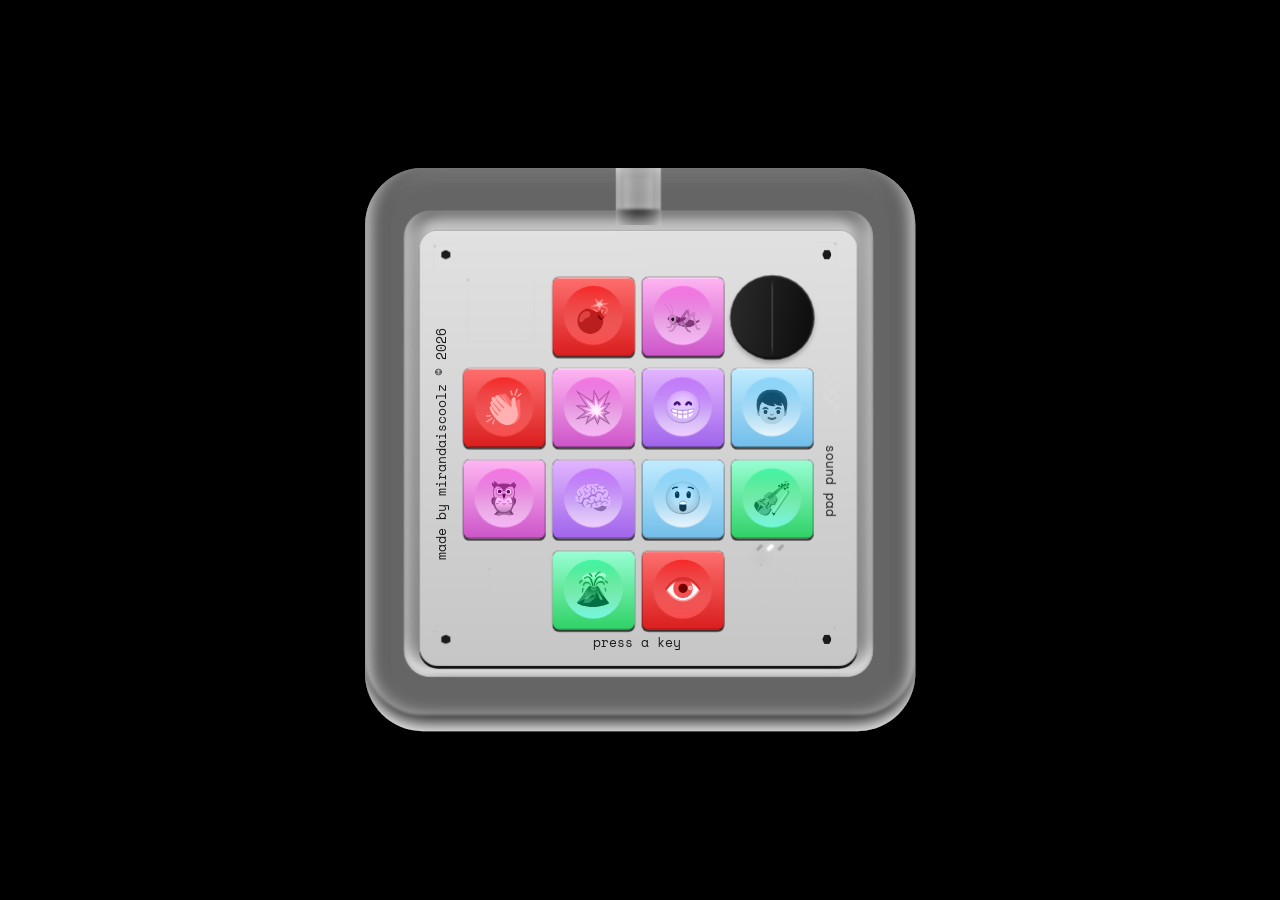
==== soundpad/index.html @ 1a45f061 "Relocate soundpad to /soundpad/, redirect from root Moves the entire site bundle (index.html, css/, " ====
<!DOCTYPE html>
<html lang="en">
<head>
  <meta charset="UTF-8">
  <meta name="viewport" content="width=device-width, initial-scale=1.0">
  <title>Sound Pad</title>
  <link rel="preconnect" href="https://fonts.googleapis.com">
  <link rel="preconnect" href="https://fonts.gstatic.com" crossorigin>
  <link href="https://fonts.googleapis.com/css2?family=Space+Mono:wght@400;700&display=swap" rel="stylesheet">
  <style>
    * { margin: 0; padding: 0; box-sizing: border-box; }

    body {
      background: #000;
      display: flex;
      align-items: center;
      justify-content: center;
      min-height: 100vh;       /* fallback */
      min-height: 100dvh;      /* dynamic viewport — correct on mobile */
      overflow: hidden;
    }

    /* Scene: holds the scaled device. Its width/height + the
       device-scale transform are set dynamically in JS so the device
       always fits the viewport (minus body padding) and stays centered. */
    .scene {
      position: relative;
      flex-shrink: 0;
      /* Sensible defaults if JS hasn't run yet — JS will override. */
      width: 550.34px;
      height: 563.24px;
    }

    .device-scale {
      transform: scale(0.14);  /* overridden by JS */
      transform-origin: top left;
      position: absolute;
      top: 0;
      left: 0;
      width: 3931px;
      height: 4023.12px;
    }

    /* ── SHELL (frosted outer body) ── */
    .shell {
      position: absolute;
      inset: 0;
      border-radius: 411.995px;
      background: rgba(202,202,202,0.5);
      backdrop-filter: blur(115.868px);
      box-shadow:
        inset 0px -66.21px 154.491px 0px white,
        inset 0px -115.359px 22.07px 0px black,
        inset -132.421px 0px 66.21px 0px rgba(24,24,24,0.25),
        inset 132.421px 0px 66.21px 0px rgba(24,24,24,0.25),
        inset 0px 46.347px 92.694px 0px rgba(24,24,24,0.5),
        inset 0px 0px 154.491px 0px white,
        inset 0px 44.14px 88.28px 0px rgba(55,48,48,0.4);
    }

    /* ── CUTOUT (inner lighter recess) ── */
    .cutout {
      position: absolute;
      width: 3352.576px;
      height: 3329.019px;
      left: 276.78px;
      top: 304.93px;
      border-radius: 189.518px;
      background: linear-gradient(to bottom,
        rgba(255,255,255,0.5) 0%,
        rgba(230,230,230,0.44) 19.792%,
        rgba(255,255,255,0.01) 100%);
      backdrop-filter: blur(115.868px);
      box-shadow:
        inset 0px -66.21px 154.491px 0px white,
        inset 0px -22.07px 22.07px 0px black,
        inset -132.421px 0px 66.21px 0px rgba(24,24,24,0.25),
        inset 132.421px 0px 66.21px 0px rgba(24,24,24,0.25),
        inset 0px 46.347px 92.694px 0px rgba(24,24,24,0.5),
        inset 0px 0px 154.491px 0px white,
        inset 0px 44.14px 88.28px 0px rgba(55,48,48,0.4);
    }

    /* ── USB connector nub ── */
    .usb-connector {
      position: absolute;
      width: 323.315px;
      height: 409.455px;
      left: 1791.41px;
      top: 0.47px;
      background: rgba(202,202,202,0.5);
      box-shadow:
        inset 0px -12.36px 154.491px 0px white,
        inset 0px -115.359px 22.07px 0px rgba(0,0,0,0.83),
        inset -59.053px 0px 23.346px 0px rgba(24,24,24,0.25),
        inset 59.053px 0px 26.505px 0px rgba(24,24,24,0.25),
        inset 0px 46.347px 92.694px 0px rgba(24,24,24,0.5),
        inset 0px 0px 154.491px 0px white,
        inset 0px 44.14px 88.28px 0px rgba(55,48,48,0.4);
    }

    /* ── SILVER PLATE ── */
    .plate {
      position: absolute;
      width: 3137.218px;
      height: 3137.22px;
      left: 383.735px;
      top: 442.95px;
      border-radius: 137.332px;
      border: 4.716px solid rgba(0,0,0,0.25);
      background: linear-gradient(to bottom, #e1e1e1, #c6c6c6);
      box-shadow:
        inset 0px 8.24px 6.455px 0px rgba(255,255,255,0.19),
        inset 0px -19.226px 5.493px 0px rgba(0,0,0,0.93);
      overflow: hidden;
    }

    .plate-texture {
      position: absolute;
      inset: 0;
      background-image: url('https://www.figma.com/api/mcp/asset/39bbd13a-a094-4711-b7f8-eeae2d5db777');
      background-size: 2811.179px 2811.179px;
      background-position: top left;
      mix-blend-mode: overlay;
      pointer-events: none;
    }

    /* ── SCREWS ── */
    .screws {
      position: absolute;
      top: 3.69%; right: 5.17%; bottom: 4.87%; left: 4.23%;
    }
    .screw {
      position: absolute;
      width: 113.029px;
      height: 113.358px;
    }
    /* Screw image extends well beyond its 113×113 container per the
       Figma negative insets — this is what makes the visible screw
       larger than the inner hex, so the hex sits centered in the
       circle rather than filling it. */
    .screw-bg {
      display: block;
      position: absolute;
      top: -14.05%;
      left: -28.67%;
      width: 157.34%;   /* 100 + 28.67 + 28.67 */
      height: 157.18%;  /* 100 + 14.05 + 43.13 */
    }
    /* Polygon 3 (hexagon, pointCount=6) — 67×67 centered in screw,
       color rgb(27,27,27) with Figma's two inner shadows:
       - dark rgba(0,0,0,0.53) at y=+11.79, blur 3.57
       - white rgba(255,255,255,0.47) at y=-2.36, blur 1.79 */
    .screw-poly {
      position: absolute;
      width: 59.4%;   /* 67.18 / 113.03 */
      height: 59.1%;  /* 66.98 / 113.36 */
      left: 50%;
      top: 50%;
      transform: translate(-50%, -50%);
      background: #1b1b1b;
      clip-path: polygon(50% 0%, 100% 25%, 100% 75%, 50% 100%, 0% 75%, 0% 25%);
      box-shadow:
        inset 0 11.79px 3.57px rgba(0, 0, 0, 0.53),
        inset 0 -2.36px 1.79px rgba(255, 255, 255, 0.47);
    }
    .screw-tl { top: 0; left: 0; }
    .screw-bl { bottom: 0; left: 0; }
    .screw-tr { top: 0; right: 0; transform: rotate(90deg); transform-origin: center; }
    .screw-br { bottom: 0; right: 0; transform: rotate(90deg); transform-origin: center; }

    /* ── BUTTON ROWS ── */
    .button-rows {
      position: absolute;
      left: 696.662px;
      top: 778.718px;
      width: 2510.423px;
      display: flex;
      flex-direction: column;
      align-items: center;
      gap: 73.092px;
    }

    .key-row {
      display: flex;
      gap: 49.429px;
      align-items: center;
    }

    /* ── KEYCAP ── */
    .keycap {
      width: 588.493px;
      height: 578.557px;
      position: relative;
      cursor: pointer;
      border: none;
      background: transparent;
      padding: 0;
      flex-shrink: 0;
    }

    /* Depth: dark bottom shadow edge */
    .key-depth {
      position: absolute;
      top: 2.56%; left: 0; right: 0; bottom: 0;
      border-radius: 46.234px;
      background: #161213;
      box-shadow:
        inset 0px 1.874px 0.852px 0px black,
        inset 0px 10.22px 1.277px -2.983px rgba(255,255,255,0.85);
      pointer-events: none;
    }

    /* Texture: colored key face */
    .key-texture {
      position: absolute;
      top: 0; left: 0; right: 0; bottom: 2.56%;
      border-radius: 46.234px;
      box-shadow:
        0px 8.091px 0.852px -2.983px rgba(255,255,255,0.55),
        inset 0px -1.703px 1.703px 1.119px rgba(0,0,0,0.75),
        inset 0px 1.874px 0.852px 0px black,
        inset 0px 10.22px 1.277px -2.983px rgba(255,255,255,0.85);
      pointer-events: none;
    }

    .keycap.red    .key-texture { background: linear-gradient(to bottom, #ff6f6f, #da1e1e); }
    .keycap.pink   .key-texture { background: linear-gradient(to bottom, #ffb6f3, #cd55c9); }
    .keycap.purple .key-texture { background: linear-gradient(to bottom, #e3b6ff, #a064ec); }
    .keycap.blue   .key-texture { background: linear-gradient(to bottom, #c1ecff, #72beea); }
    .keycap.green  .key-texture { background: linear-gradient(to bottom, #98ffd4, #2fd266); }

    /* Base oval: sheen highlight — shrinks on hover */
    .key-base {
      position: absolute;
      top: 11.05%; right: 14.67%; bottom: 16.19%; left: 13.8%;
      border-radius: 1181.447px;
      background: linear-gradient(to bottom, rgba(0,0,0,0.62), rgba(255,255,255,0.85));
      filter: blur(1.478px);
      mix-blend-mode: overlay;
      pointer-events: none;
      transform-origin: center;
      transition: transform 0.15s ease;
    }

    /* Emoji — shrinks on hover */
    .key-emoji {
      position: absolute;
      top: 28.03%; right: 31.09%; bottom: 32.49%; left: 30.1%;
      display: flex;
      align-items: center;
      justify-content: center;
      font-size: 228.41px;
      line-height: 1;
      mix-blend-mode: luminosity;
      pointer-events: none;
      transform-origin: center;
      transition: transform 0.15s ease;
      user-select: none;
    }

    /* ── HOVER: base oval + emoji shrink ── */
    .keycap:hover .key-base,
    .keycap:hover .key-emoji {
      transform: scale(0.82);
    }
    /* After a press-to-pause, suppress the hover-shrink until the
       cursor leaves the key — JS adds .suppress-hover then removes
       it on mouseleave so the next hover behaves normally. */
    .keycap.suppress-hover:hover .key-base,
    .keycap.suppress-hover:hover .key-emoji {
      transform: none;
    }

    /* Active: texture presses down */
    .keycap:active .key-texture {
      transform: translateY(10px);
    }
    .keycap:active .key-base,
    .keycap:active .key-emoji {
      transform: scale(0.78) translateY(10px);
    }

    /* ── DIAL ──
       Centered at boy X (2908.758) and cricket Y (1067.997) in LARGE RECT.
       Native dial size from Figma: 601.766 × 603.515. */
    .dial-container {
      position: absolute;
      left: 2607.875px;   /* 2908.758 − 601.766/2 */
      top:  766.240px;    /* 1067.997 − 603.515/2 */
      width: 601.766px;
      height: 603.515px;
      filter: drop-shadow(0px 23.132px 14.11px rgba(0,0,0,0.25));
    }
    .dial-knob {
      width: 601.766px;
      height: 603.515px;
      border-radius: 50%;
      background: #2b2b2b;
      box-shadow: inset 0px -17.753px 2.367px rgba(0,0,0,0.5);
      position: relative;
      overflow: hidden;
    }
    /* Ellipse 850 — 579.7 × 579.7 circle with:
       - transparent→rgba(0,0,0,0.73) gradient (the shading)
       - 7.71px white-25% stroke (creates the visible vertical line in
         the middle of the dial, since the ellipse is rotated 90° and
         clipped, only its vertical edges show through). */
    .dial-ellipse {
      position: absolute;
      width: 579.727px;
      height: 579.727px;
      left: 50%;
      top: 50%;
      transform: translate(-50%, -50%);
      border-radius: 50%;
      background: linear-gradient(
        100deg,
        rgba(0,0,0,0) 0%,
        rgba(0,0,0,0.73) 100%
      );
      pointer-events: none;
    }
    /* The visible vertical bisecting line — recreates the stroke edge
       of the rotated ellipse where it cuts through the dial center. */
    .dial-ellipse::after {
      content: '';
      position: absolute;
      left: 50%;
      top: 2%;
      bottom: 2%;
      width: 7.71px;
      transform: translateX(-50%);
      background: linear-gradient(
        to bottom,
        rgba(255,255,255,0) 0%,
        rgba(255,255,255,0.25) 12%,
        rgba(255,255,255,0.25) 88%,
        rgba(255,255,255,0) 100%
      );
    }

    /* ── ROTARY ENCODER ── */
    .rotary-encoder {
      position: absolute;
      left: 727.17px;
      top: 786.76px;
      width: 484.147px;
      height: 456.457px;
    }
    .rotary-encoder img { display: block; width: 100%; height: 100%; }

    /* ── FIGMA LOGO ──
       Native size 235.586 × 349.395 (proper 2:3 ratio, not squished).
       Centered at owl X (994.992) and mountain Y (3022.944). */
    .figma-logo {
      position: absolute;
      left: 877.199px;    /* 994.992 − 235.586/2 */
      top:  2848.246px;   /* 3022.944 − 349.395/2 */
      width: 235.586px;
      height: 349.395px;
    }
    .figma-logo img {
      display: block;
      width: 100%;
      height: 100%;
    }

    /* ── SMILEY STICKER ── */
    .smiley {
      position: absolute;
      left: 2701.84px;
      top: 2815.2px;
      width: 381.968px;
      height: 381.968px;
      display: flex;
      align-items: center;
      justify-content: center;
    }
    .smiley-inner {
      width: 287.553px;
      height: 287.553px;
      transform: rotate(24.93deg);
    }
    .smiley-inner img { display: block; width: 100%; height: 100%; }

    /* ── TEXT LABELS — Space Mono (per updated Figma design) ── */
    .text-label {
      position: absolute;
      font-family: 'Space Mono', monospace;
      font-size: 92.694px;
      color: #1c1c1c;
      white-space: nowrap;
      font-weight: 400;
    }
    .text-soundkeypad {
      left: 3332.39px; top: 2232.98px;
      transform: translate(-50%,-50%) rotate(90deg);
    }
    .text-credits {
      left: 544.26px; top: 1970.45px;
      transform: translate(-50%,-50%) rotate(-90deg);
    }
    .text-tagline {
      left: 1940.89px; top: 3383.83px;
      transform: translate(-50%,-50%);
    }

    /* ── PATTERN DOTS ── */
    .dot {
      position: absolute;
      width: 38.283px;
      height: 38.245px;
      background: #d9d9d9;
      border-radius: 6.374px;
    }

    /* ── LEDs ── */
    .leds { position: absolute; left: 2792.73px; top: 2684px; }
    .led-wrap {
      position: absolute;
      width: 51.974px; height: 51.974px;
      display: flex; align-items: center; justify-content: center;
    }
    .led {
      width: 22.619px; height: 50.883px;
      border-radius: 4.635px;
      transform: rotate(45deg);
    }

    /* ── MOBILE: drop the effects that crash iOS Safari ──
       The device is laid out at 3931×4023px and scaled down via CSS
       transform. iOS Safari rasterizes backdrop-filter and the big
       inset shadows at the *pre-scale* size, which blows the per-tab
       memory cap and triggers the "A problem repeatedly occurred"
       reload loop. At phone scale the heavy effects are barely visible
       anyway — strip them. */
    @media (max-width: 900px), (hover: none) and (pointer: coarse) {
      .shell,
      .cutout {
        backdrop-filter: none;
        -webkit-backdrop-filter: none;
      }
      .shell {
        box-shadow:
          inset 0px -80px 60px 0px rgba(255,255,255,0.55),
          inset 0px -110px 20px 0px rgba(0,0,0,0.7),
          inset 0px 40px 80px 0px rgba(24,24,24,0.45);
      }
      .cutout {
        box-shadow:
          inset 0px -60px 60px 0px rgba(255,255,255,0.5),
          inset 0px -22px 20px 0px rgba(0,0,0,0.55),
          inset 0px 40px 80px 0px rgba(24,24,24,0.4);
      }
      .usb-connector {
        box-shadow:
          inset 0px -110px 20px 0px rgba(0,0,0,0.83),
          inset 0px 40px 80px 0px rgba(24,24,24,0.45);
      }
      /* The plate texture is a multi-megabyte image pulled from a remote
         host and composited with mix-blend-mode — two big mobile costs
         for an effect that's invisible at phone scale. The updated
         Figma design removes it entirely. */
      .plate-texture { display: none; }
      /* Keycap blends (mix-blend-overlay on .key-base, mix-blend-luminosity
         on .key-emoji) and the .key-base blur stay enabled on mobile —
         they're cheap on small elements and the design relies on them
         for correct color. */
    }
  </style>
</head>
<body>
  <div class="scene">
    <div class="device-scale">

      <div class="shell"></div>
      <div class="cutout"></div>
      <div class="usb-connector"></div>

      <div class="plate">
        <div class="plate-texture"></div>
        <div class="screws">
          <div class="screw screw-tl">
            <img class="screw-bg" src="https://www.figma.com/api/mcp/asset/1e98ac40-e62d-432b-8da9-7d8207c8def6" alt="">
            <div class="screw-poly"></div>
          </div>
          <div class="screw screw-bl">
            <img class="screw-bg" src="https://www.figma.com/api/mcp/asset/1e98ac40-e62d-432b-8da9-7d8207c8def6" alt="">
            <div class="screw-poly"></div>
          </div>
          <div class="screw screw-tr">
            <img class="screw-bg" src="https://www.figma.com/api/mcp/asset/6a3f149f-479c-41f1-a18f-a3bcdfd96b66" alt="">
            <div class="screw-poly"></div>
          </div>
          <div class="screw screw-br">
            <img class="screw-bg" src="https://www.figma.com/api/mcp/asset/6a3f149f-479c-41f1-a18f-a3bcdfd96b66" alt="">
            <div class="screw-poly"></div>
          </div>
        </div>
      </div>

      <div class="button-rows">

        <!-- Row 1: 💣 🦗 -->
        <div class="key-row">
          <button class="keycap red" data-sound="1">
            <div class="key-depth"></div><div class="key-texture"></div>
            <div class="key-base"></div><div class="key-emoji">💣</div>
          </button>
          <button class="keycap pink" data-sound="2">
            <div class="key-depth"></div><div class="key-texture"></div>
            <div class="key-base"></div><div class="key-emoji">🦗</div>
          </button>
        </div>

        <!-- Row 2: 👏 💥 😁 👦 -->
        <div class="key-row">
          <button class="keycap red" data-sound="3">
            <div class="key-depth"></div><div class="key-texture"></div>
            <div class="key-base"></div><div class="key-emoji">👏</div>
          </button>
          <button class="keycap pink" data-sound="4">
            <div class="key-depth"></div><div class="key-texture"></div>
            <div class="key-base"></div><div class="key-emoji">💥</div>
          </button>
          <button class="keycap purple" data-sound="5">
            <div class="key-depth"></div><div class="key-texture"></div>
            <div class="key-base"></div><div class="key-emoji">😁</div>
          </button>
          <button class="keycap blue" data-sound="6">
            <div class="key-depth"></div><div class="key-texture"></div>
            <div class="key-base"></div><div class="key-emoji">👦</div>
          </button>
        </div>

        <!-- Row 3: 🦉 🧠 😲 🎻 -->
        <div class="key-row">
          <button class="keycap pink" data-sound="7">
            <div class="key-depth"></div><div class="key-texture"></div>
            <div class="key-base"></div><div class="key-emoji">🦉</div>
          </button>
          <button class="keycap purple" data-sound="8">
            <div class="key-depth"></div><div class="key-texture"></div>
            <div class="key-base"></div><div class="key-emoji">🧠</div>
          </button>
          <button class="keycap blue" data-sound="9">
            <div class="key-depth"></div><div class="key-texture"></div>
            <div class="key-base"></div><div class="key-emoji">😲</div>
          </button>
          <button class="keycap green" data-sound="10">
            <div class="key-depth"></div><div class="key-texture"></div>
            <div class="key-base"></div><div class="key-emoji">🎻</div>
          </button>
        </div>

        <!-- Row 4: 🌋 👁️ -->
        <div class="key-row">
          <button class="keycap green" data-sound="11">
            <div class="key-depth"></div><div class="key-texture"></div>
            <div class="key-base"></div><div class="key-emoji">🌋</div>
          </button>
          <button class="keycap red" data-sound="12">
            <div class="key-depth"></div><div class="key-texture"></div>
            <div class="key-base"></div><div class="key-emoji">👁️</div>
          </button>
        </div>

      </div><!-- /button-rows -->

      <div class="dial-container">
        <div class="dial-knob">
          <div class="dial-ellipse"></div>
        </div>
      </div>

      <div class="rotary-encoder">
        <img src="https://www.figma.com/api/mcp/asset/f891739c-2e7e-4eaf-a3f6-9833081ca84e" alt="">
      </div>

      <div class="figma-logo">
        <img src="https://www.figma.com/api/mcp/asset/21648ada-ffc0-409a-9e50-b2408310d109" alt="">
      </div>

      <div class="smiley">
        <div class="smiley-inner">
          <img src="https://www.figma.com/api/mcp/asset/cb802712-e0cf-4a68-85ce-4ec81ee6cc7b" alt="">
        </div>
      </div>

      <div class="text-label text-soundkeypad">sound pad</div>
      <div class="text-label text-credits">made by mirandaiscoolz © 2026</div>
      <div class="text-label text-tagline">press a key</div>

      <!-- Diagonal pattern dots (positions relative to LARGE RECT) -->
      <div class="dot" style="left:3273.34px;top:1311.74px"></div>
      <div class="dot" style="left:3311.61px;top:1349.99px"></div>
      <div class="dot" style="left:3349.90px;top:1388.22px"></div>
      <div class="dot" style="left:3273.34px;top:1464.70px"></div>
      <div class="dot" style="left:3311.61px;top:1502.95px"></div>
      <div class="dot" style="left:3349.90px;top:1541.19px"></div>
      <div class="dot" style="left:3273.34px;top:1388.22px"></div>
      <div class="dot" style="left:3311.61px;top:1426.47px"></div>
      <div class="dot" style="left:3349.90px;top:1464.70px"></div>
      <div class="dot" style="left:3273.34px;top:1541.18px"></div>
      <div class="dot" style="left:3311.61px;top:1579.43px"></div>
      <div class="dot" style="left:3349.90px;top:1617.67px"></div>
      <div class="dot" style="left:3273.34px;top:1617.67px"></div>
      <div class="dot" style="left:3311.61px;top:1655.91px"></div>
      <div class="dot" style="left:3349.90px;top:1694.15px"></div>

      <div class="leds">
        <div class="led-wrap" style="left:0;top:0">
          <div class="led" style="background:rgba(153,153,153,0.75)"></div>
        </div>
        <div class="led-wrap" style="left:75.15px;top:0">
          <div class="led" style="background:white;filter:blur(11.587px)"></div>
        </div>
        <div class="led-wrap" style="left:75.15px;top:0">
          <div class="led" style="background:white;box-shadow:0px 92.694px 92.694px 0px rgba(0,0,0,0.25)"></div>
        </div>
        <div class="led-wrap" style="left:150.3px;top:0">
          <div class="led" style="background:rgba(153,153,153,0.75)"></div>
        </div>
      </div>

    </div><!-- /device-scale -->
  </div><!-- /scene -->

  <script>
    /* ── Responsive fit ──
       Sizes the keypad so its larger dimension is at most 80% of the
       viewport's shorter side. That guarantees visible padding on all
       four sides of the keypad on every screen — including tall mobile
       portrait — while flexbox keeps it perfectly centered. Capped at
       0.14× so it doesn't grow past the desktop target size. */
    (function() {
      const DEVICE_W = 3931;
      const DEVICE_H = 4023.12;
      const MAX_SCALE = 0.14;
      const FIT_RATIO = 0.89;   /* % of vmin the keypad's long side fills —
                                   tuned so phones get ~6.5% padding/side
                                   (40% less than the previous 0.80 value).
                                   Tablets/desktops hit MAX_SCALE first so
                                   they're unaffected. */
      const scene = document.querySelector('.scene');
      const deviceScale = document.querySelector('.device-scale');

      function fit() {
        const vmin = Math.min(window.innerWidth, window.innerHeight);
        const scale = Math.min(MAX_SCALE, (vmin * FIT_RATIO) / DEVICE_H);

        scene.style.width  = (DEVICE_W * scale) + 'px';
        scene.style.height = (DEVICE_H * scale) + 'px';
        deviceScale.style.transform = 'scale(' + scale + ')';
      }

      window.addEventListener('resize', fit);
      window.addEventListener('orientationchange', fit);
      fit();
    })();

    /* ── Audio playback ──
       Uses lazy-created HTMLAudioElement instances (one per sound)
       rather than Web Audio API. Reasons:
         • Web Audio respects iPhone's silent-mode switch in a way
           that effectively muted ALL output for some users — even
           with a clean AudioContext.resume() inside the click handler.
           HTMLAudioElement is the more permissive path on iOS.
         • The original grey-tab Safari bug was caused by 12 inline
           <audio preload="auto"> tags pre-buffering megabytes of MP3
           on page load. Lazy creation + preload="none" sidesteps
           that completely — elements are created on demand and don't
           fetch their MP3 until play() is called from a user gesture. */
    (function() {
      const sounds = {
        '1':  'sounds/(1) boom.mp3',
        '2':  'sounds/(2) crickets.mp3',
        '3':  'sounds/(3) clapping.mp3',
        '4':  'sounds/(4) suspense.MP3',
        '5':  'sounds/(5) happy.MP3',
        '6':  'sounds/(6) bruh.mp3',
        '7':  'sounds/(7) inspirational.mp3',
        '8':  'sounds/(8) math.mp3',
        '9':  'sounds/(9) woah.mp3',
        '10': 'sounds/(10) sad violin.mp3',
        '11': 'sounds/(11) explosion.mp3',
        '12': 'sounds/(12) bombastic side eye.mp3'
      };

      const audioCache = {};
      let currentAudio = null;
      let currentId = null;

      function getAudio(id) {
        if (!audioCache[id]) {
          const a = new Audio();
          a.preload = 'none';     // don't fetch until play() — keeps memory low
          a.playsInline = true;   // iOS: keep audio inline, don't go fullscreen
          a.src = encodeURI(sounds[id]);
          audioCache[id] = a;
        }
        return audioCache[id];
      }

      function stopCurrent() {
        if (currentAudio) {
          currentAudio.pause();
          try { currentAudio.currentTime = 0; } catch (e) {}
          currentAudio = null;
          currentId = null;
        }
      }

      function play(id, key) {
        // Re-clicking after a pause should restore normal hover.
        if (key) key.classList.remove('suppress-hover');

        const isSame = currentId === id;
        stopCurrent();
        if (isSame) {
          // Press-to-pause: take this key out of its hover-shrink
          // state so it returns to original size while the cursor
          // is still over it.
          if (key) {
            key.classList.add('suppress-hover');
            key.addEventListener('mouseleave', () => {
              key.classList.remove('suppress-hover');
            }, { once: true });
          }
          return;
        }

        const audio = getAudio(id);
        try { audio.currentTime = 0; } catch (e) {}
        // play() is invoked synchronously inside the click handler so
        // iOS Safari treats it as user-initiated and allows playback.
        const p = audio.play();
        if (p && typeof p.then === 'function') {
          p.catch(() => {
            if (currentId === id) {
              currentAudio = null;
              currentId = null;
            }
          });
        }
        currentAudio = audio;
        currentId = id;

        audio.addEventListener('ended', () => {
          if (currentId === id) {
            currentAudio = null;
            currentId = null;
          }
        }, { once: true });
      }

      document.querySelectorAll('.keycap').forEach(key => {
        key.addEventListener('click', () => play(key.dataset.sound, key));
      });
    })();
  </script>
</body>
</html>
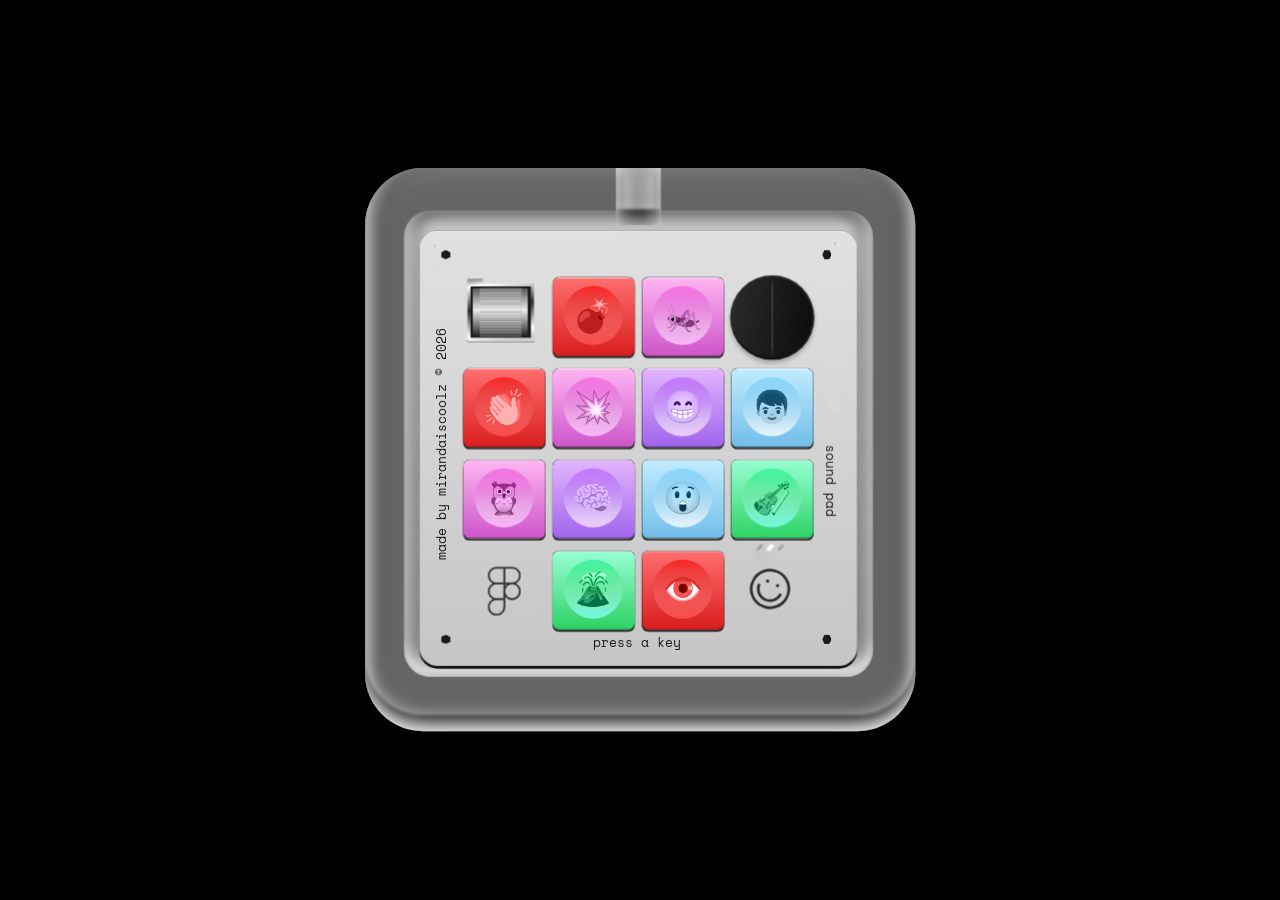
==== commit f87ba8b3: "Rename corner SVGs to .svg so browsers actually render them The rotary encoder, Figma logo, and smil" ====
--- a/soundpad/index.html
+++ b/soundpad/index.html
@@ -575,16 +575,16 @@
       </div>
 
       <div class="rotary-encoder">
-        <img src="https://www.figma.com/api/mcp/asset/f891739c-2e7e-4eaf-a3f6-9833081ca84e" alt="">
+        <img src="assets/rotary-encoder.svg" alt="">
       </div>
 
       <div class="figma-logo">
-        <img src="https://www.figma.com/api/mcp/asset/21648ada-ffc0-409a-9e50-b2408310d109" alt="">
+        <img src="assets/logo.svg" alt="">
       </div>
 
       <div class="smiley">
         <div class="smiley-inner">
-          <img src="https://www.figma.com/api/mcp/asset/cb802712-e0cf-4a68-85ce-4ec81ee6cc7b" alt="">
+          <img src="assets/smiley-face.svg" alt="">
         </div>
       </div>
 
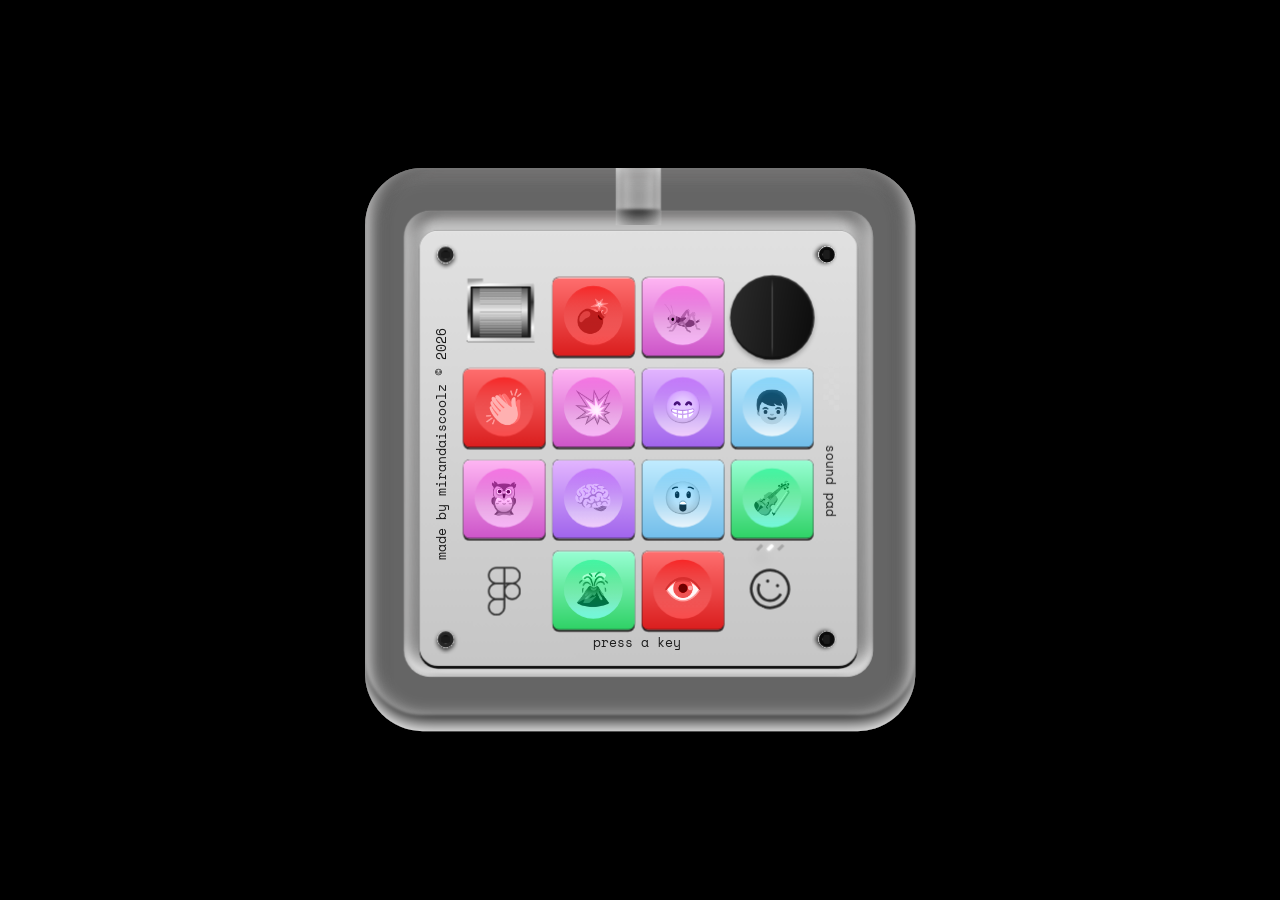
==== commit c07fa95e: "Use local SVGs for screws Same .png-extension-on-SVG-bytes problem as the corner decorations. Rename" ====
--- a/soundpad/index.html
+++ b/soundpad/index.html
@@ -482,19 +482,19 @@
         <div class="plate-texture"></div>
         <div class="screws">
           <div class="screw screw-tl">
-            <img class="screw-bg" src="https://www.figma.com/api/mcp/asset/1e98ac40-e62d-432b-8da9-7d8207c8def6" alt="">
+            <img class="screw-bg" src="assets/screw.svg" alt="">
             <div class="screw-poly"></div>
           </div>
           <div class="screw screw-bl">
-            <img class="screw-bg" src="https://www.figma.com/api/mcp/asset/1e98ac40-e62d-432b-8da9-7d8207c8def6" alt="">
+            <img class="screw-bg" src="assets/screw.svg" alt="">
             <div class="screw-poly"></div>
           </div>
           <div class="screw screw-tr">
-            <img class="screw-bg" src="https://www.figma.com/api/mcp/asset/6a3f149f-479c-41f1-a18f-a3bcdfd96b66" alt="">
+            <img class="screw-bg" src="assets/screw-alt.svg" alt="">
             <div class="screw-poly"></div>
           </div>
           <div class="screw screw-br">
-            <img class="screw-bg" src="https://www.figma.com/api/mcp/asset/6a3f149f-479c-41f1-a18f-a3bcdfd96b66" alt="">
+            <img class="screw-bg" src="assets/screw-alt.svg" alt="">
             <div class="screw-poly"></div>
           </div>
         </div>
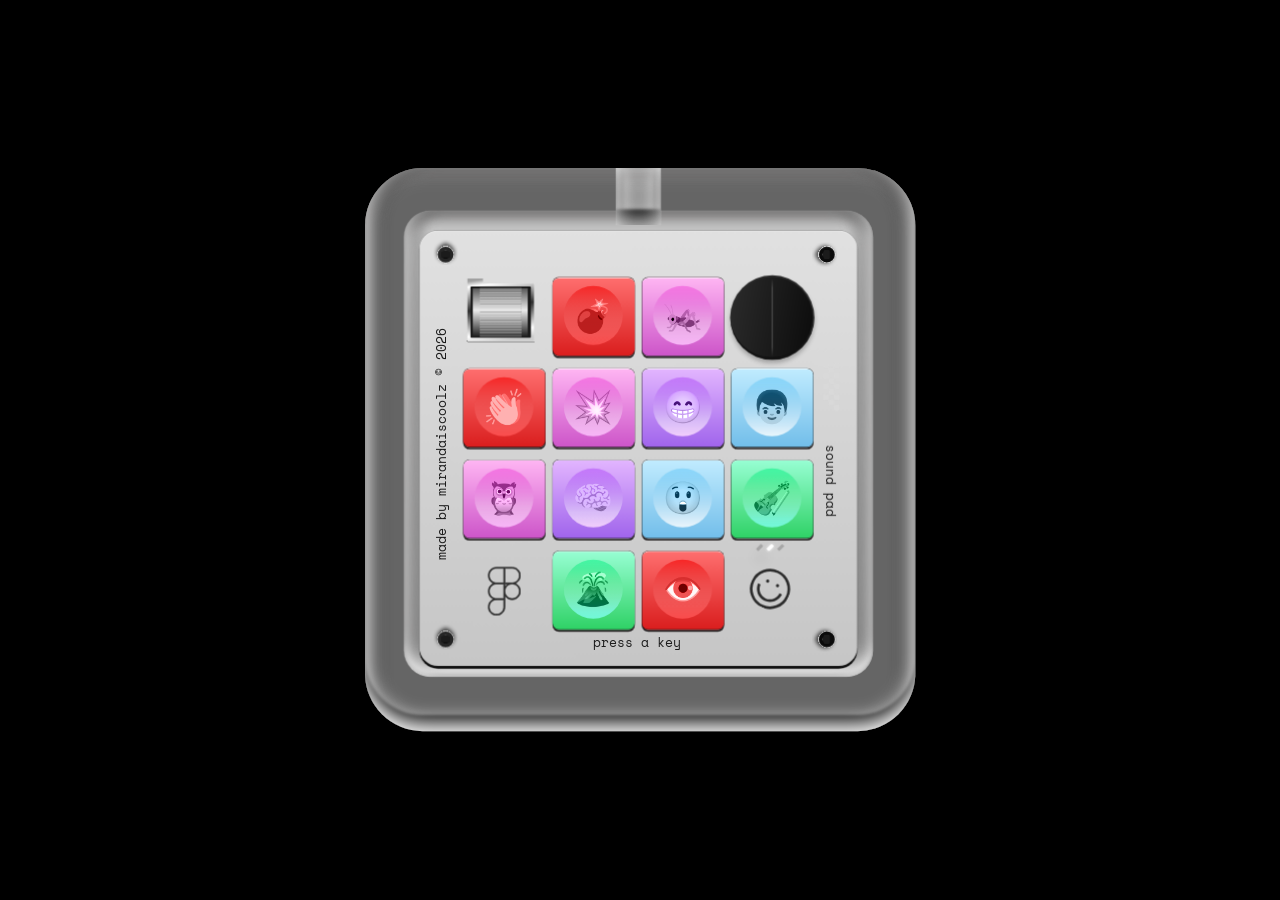
==== commit 2fceebb2: "Rotate left screws 180° so shadow falls at the bottom The right screws (.screw-tr/.screw-br) already" ====
--- a/soundpad/index.html
+++ b/soundpad/index.html
@@ -164,8 +164,8 @@
         inset 0 11.79px 3.57px rgba(0, 0, 0, 0.53),
         inset 0 -2.36px 1.79px rgba(255, 255, 255, 0.47);
     }
-    .screw-tl { top: 0; left: 0; }
-    .screw-bl { bottom: 0; left: 0; }
+    .screw-tl { top: 0; left: 0; transform: rotate(180deg); transform-origin: center; }
+    .screw-bl { bottom: 0; left: 0; transform: rotate(180deg); transform-origin: center; }
     .screw-tr { top: 0; right: 0; transform: rotate(90deg); transform-origin: center; }
     .screw-br { bottom: 0; right: 0; transform: rotate(90deg); transform-origin: center; }
 
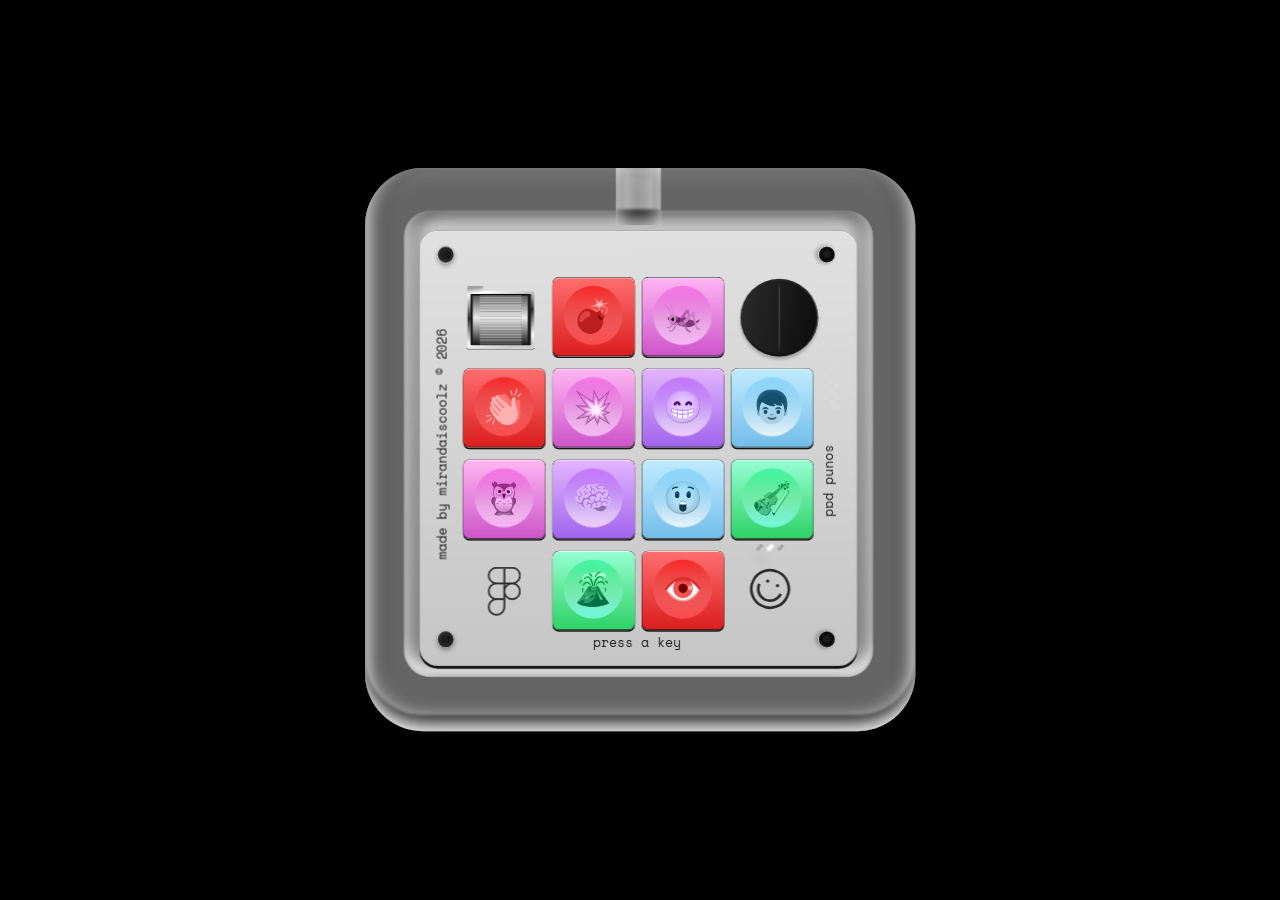
==== commit b0101355: "relocation changes" ====
--- a/soundpad/index.html
+++ b/soundpad/index.html
@@ -147,25 +147,24 @@
       width: 157.34%;   /* 100 + 28.67 + 28.67 */
       height: 157.18%;  /* 100 + 14.05 + 43.13 */
     }
-    /* Polygon 3 (hexagon, pointCount=6) — 67×67 centered in screw,
-       color rgb(27,27,27) with Figma's two inner shadows:
-       - dark rgba(0,0,0,0.53) at y=+11.79, blur 3.57
-       - white rgba(255,255,255,0.47) at y=-2.36, blur 1.79 */
+    /* Polygon 3 — the screw-slot.svg from Figma. Natural viewBox is
+       58.18 × 66.14 (taller than wide), then rotated 90° per the
+       Figma design so the visible hex sits point-left/point-right. */
     .screw-poly {
-      position: absolute;
-      width: 59.4%;   /* 67.18 / 113.03 */
-      height: 59.1%;  /* 66.98 / 113.36 */
+      display: block;
+      position: absolute;
+      width: 51.4%;
+      height: 58.5%;
       left: 50%;
       top: 50%;
-      transform: translate(-50%, -50%);
-      background: #1b1b1b;
-      clip-path: polygon(50% 0%, 100% 25%, 100% 75%, 50% 100%, 0% 75%, 0% 25%);
-      box-shadow:
-        inset 0 11.79px 3.57px rgba(0, 0, 0, 0.53),
-        inset 0 -2.36px 1.79px rgba(255, 255, 255, 0.47);
-    }
-    .screw-tl { top: 0; left: 0; transform: rotate(180deg); transform-origin: center; }
-    .screw-bl { bottom: 0; left: 0; transform: rotate(180deg); transform-origin: center; }
+      transform: translate(-50%, -50%) rotate(90deg);
+    }
+    /* Per Figma: left screws are unrotated; right screws are rotated
+       90° clockwise (which is also why the right-side asset uses the
+       darker #0B0B0B fill of screw-alt.svg vs the #262626 of the
+       left-side screw.svg). */
+    .screw-tl { top: 0; left: 0; }
+    .screw-bl { bottom: 0; left: 0; }
     .screw-tr { top: 0; right: 0; transform: rotate(90deg); transform-origin: center; }
     .screw-br { bottom: 0; right: 0; transform: rotate(90deg); transform-origin: center; }
 
@@ -283,14 +282,17 @@
 
     /* ── DIAL ──
        Centered at boy X (2908.758) and cricket Y (1067.997) in LARGE RECT.
-       Native dial size from Figma: 601.766 × 603.515. */
+       Native dial size from Figma: 601.766 × 603.515.
+       Scaled down ~8% and nudged right per design adjustment. */
     .dial-container {
       position: absolute;
-      left: 2607.875px;   /* 2908.758 − 601.766/2 */
+      left: 2657.875px;   /* original 2607.875, +50 right */
       top:  766.240px;    /* 1067.997 − 603.515/2 */
       width: 601.766px;
       height: 603.515px;
       filter: drop-shadow(0px 23.132px 14.11px rgba(0,0,0,0.25));
+      transform: scale(0.92);
+      transform-origin: center;
     }
     .dial-knob {
       width: 601.766px;
@@ -340,11 +342,13 @@
       );
     }
 
-    /* ── ROTARY ENCODER ── */
+    /* ── ROTARY ENCODER ──
+       y-center aligned with the row-1 boom (💣) key center
+       (boom-row Y center = 1067.997 in the 3931×4023 design space). */
     .rotary-encoder {
       position: absolute;
       left: 727.17px;
-      top: 786.76px;
+      top: 839.768px;   /* 1067.997 − 456.457/2 */
       width: 484.147px;
       height: 456.457px;
     }
@@ -392,6 +396,12 @@
       color: #1c1c1c;
       white-space: nowrap;
       font-weight: 400;
+      /* Isolate on its own compositor layer so neighboring keycap
+         hover transitions don't trigger repaints/subpixel shifts on
+         the rotated text. */
+      will-change: transform;
+      backface-visibility: hidden;
+      -webkit-font-smoothing: antialiased;
     }
     .text-soundkeypad {
       left: 3332.39px; top: 2232.98px;
@@ -483,19 +493,19 @@
         <div class="screws">
           <div class="screw screw-tl">
             <img class="screw-bg" src="assets/screw.svg" alt="">
-            <div class="screw-poly"></div>
+            <img class="screw-poly" src="assets/screw-slot.svg" alt="">
           </div>
           <div class="screw screw-bl">
             <img class="screw-bg" src="assets/screw.svg" alt="">
-            <div class="screw-poly"></div>
+            <img class="screw-poly" src="assets/screw-slot.svg" alt="">
           </div>
           <div class="screw screw-tr">
             <img class="screw-bg" src="assets/screw-alt.svg" alt="">
-            <div class="screw-poly"></div>
+            <img class="screw-poly" src="assets/screw-slot.svg" alt="">
           </div>
           <div class="screw screw-br">
             <img class="screw-bg" src="assets/screw-alt.svg" alt="">
-            <div class="screw-poly"></div>
+            <img class="screw-poly" src="assets/screw-slot.svg" alt="">
           </div>
         </div>
       </div>
